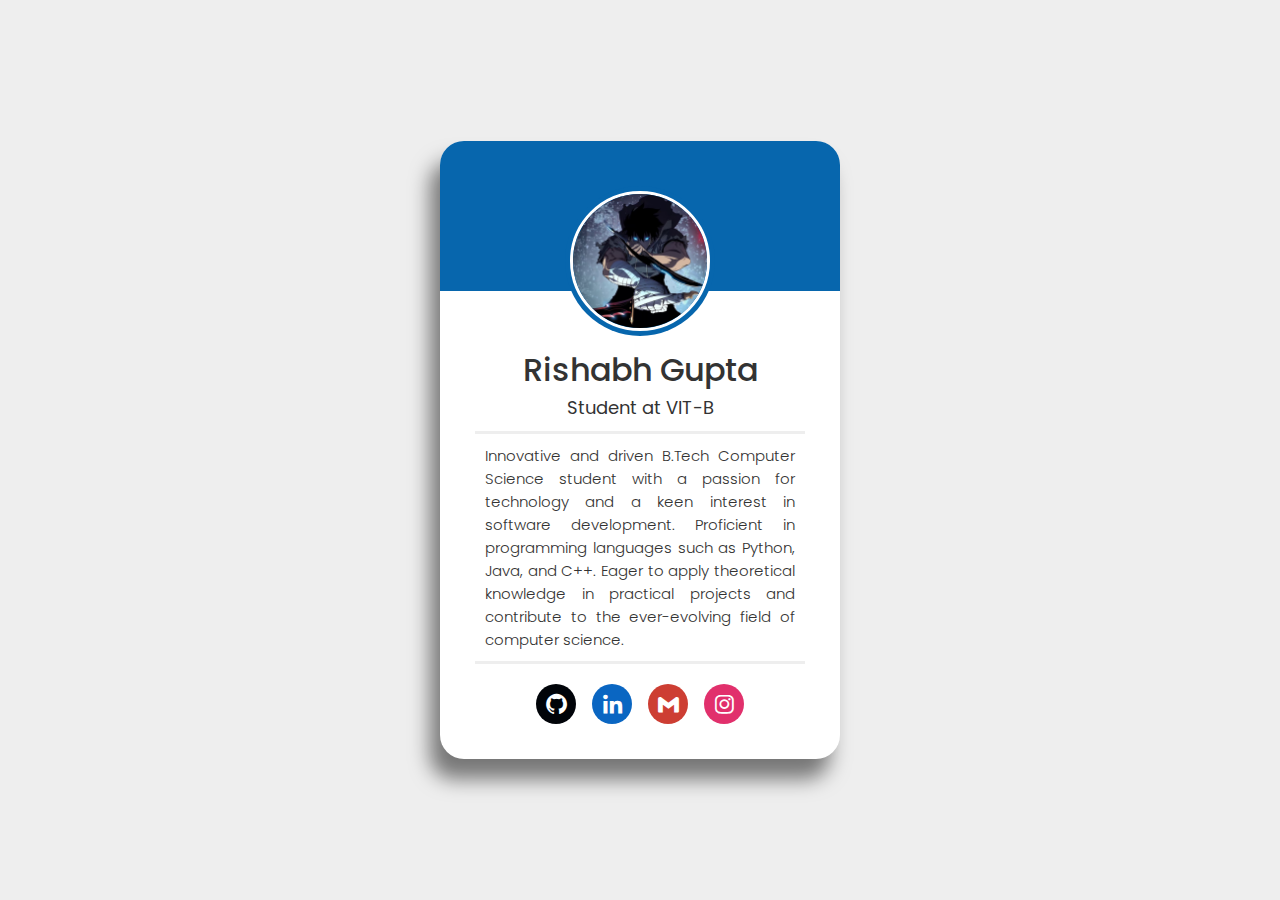
==== ProfileCard/index.html @ f4eba4c3 "Made a project" ====
<!DOCTYPE html>
<html lang="en">

<head>
    <meta charset="UTF-8">
    <meta name="viewport"
        content="width=device-width, initial-scale=1.0">
    <title>Profile Card</title>
    <link rel="stylesheet"
        href="style.css">
    <link href='https://unpkg.com/boxicons@2.1.4/css/boxicons.min.css'
        rel='stylesheet'>
</head>

<body>
    <div class="profile-card">

        <div class="image-box">
            <img src="./ProfilePhoto.png"
                alt="Profile Profile"
                class="image">
        </div>

        <div class="text">

            <span class="name">Rishabh Gupta</span>
            <span class="title">Student at VIT-B</span>
            <span class="bio">Innovative and driven B.Tech Computer Science student with a
                passion for technology and a keen interest in software development. Proficient
                in programming languages such as Python, Java, and C++. Eager to apply
                theoretical knowledge in practical projects and contribute to the ever-evolving
                field of computer science.</span>
        </div>

        <div class="media-buttons">
            <a href="#"
                class="link"
                style="background-color: #010409;">
                <i class='bx bxl-github'></i>
            </a>
            <a href="#"
                class="link"
                style="background-color: #0a66c2;">
                <i class='bx bxl-linkedin'></i>
            </a>
            <a href="#"
                class="link"
                style="background-color: #cd3e33;">
                <i class='bx bxl-gmail'></i>
            </a>
            <a href="#"
                class="link"
                style="background-color: #e1306c;">
                <i class='bx bxl-instagram'></i>
            </a>
        </div>

    </div>
</body>

</html>
---- ProfileCard/style.css ----
@import url('https://fonts.googleapis.com/css2?family=Poppins:wght@300;400;500&display=swap');

* {
    margin: 0;
    padding: 0;
    font-family: "Poppins", sans-serif;
    font-style: normal;
    box-sizing: border-box;
    text-decoration: none;
}

body {
    height: 100vh;
    width: 100vw;
    display: flex;
    justify-content: center;
    align-items: center;
    background-color: #EEEEEE;
}

.profile-card {
    width: 100%;
    max-width: 400px;
    background-color: #fff;
    position: relative;
    padding: 25px;
    border-radius: 24px;
    display: flex;
    flex-direction: column;
    justify-content: center;
    align-items: center;
    box-shadow: -10px 20px 20px rgba(0, 0, 0, 0.5)
}

.profile-card::before {
    content: '';
    position: absolute;
    top: 0px;
    left: 0px;
    border-radius: 24px 24px 0 0;
    height: 150px;
    width: 100%;
    background-color: #0766AD;
}

.profile-card .image-box {
    padding: 5px;
    position: relative;
    width: 150px;
    height: 150px;
    border-radius: 50%;
    background-color: #0766AD;
    margin-top: 20px;
    margin-bottom: 10px;
}

.profile-card .image-box .image {
    height: 100%;
    width: 100%;
    object-fit: cover;
    border-radius: 50%;
    border: 3px solid #fff;
}

.profile-card .text {
    display: flex;
    flex-direction: column;
    align-items: center;
    color: #333;
}

.profile-card .text .name {
    font-size: 32px;
    font-weight: 500;
}

.profile-card .text .title {
    font-size: 18px;
    font-weight: 400;
}

.profile-card .text .bio {
    font-size: 15px;
    text-align: justify;
    font-weight: 300;
    margin: 10px;
    padding: 10px;
    border-top: 3px solid #eee;
    border-bottom: 3px solid #eee;
}

.profile-card .media-buttons {
    margin-top: 10px;
    margin-bottom: 10px;
    display: flex;
    align-content: center;
}

.profile-card .media-buttons .link {
    height: 40px;
    width: 40px;
    margin: 0 8px;
    display: flex;
    color: #fff;
    border-radius: 50%;
    font-size: 25px;
    align-items: center;
    justify-content: center;
    background-color: blue;
}
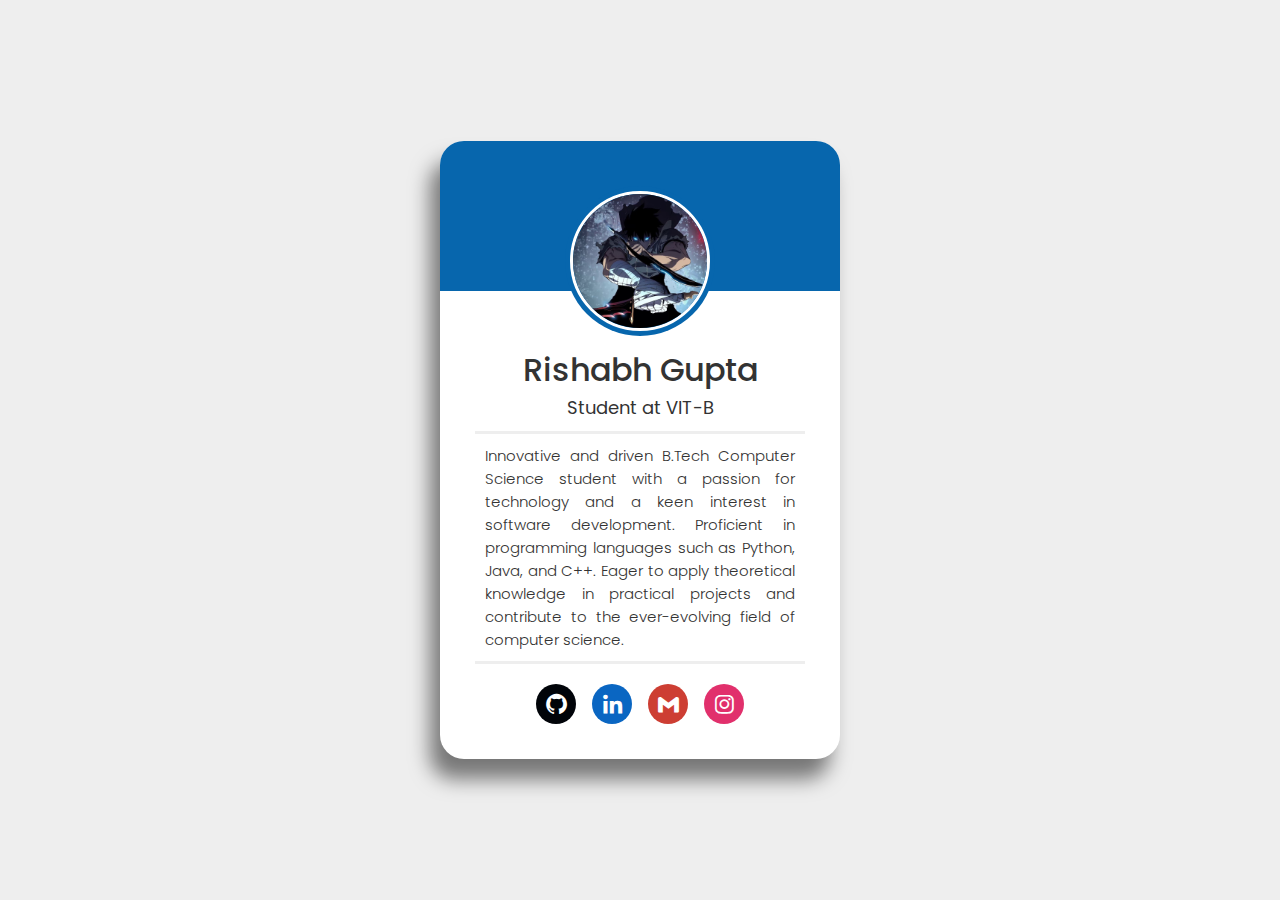
==== commit cb278f02: "Optimised Profile Photo" ====
--- a/ProfileCard/index.html
+++ b/ProfileCard/index.html
@@ -16,7 +16,7 @@
     <div class="profile-card">
 
         <div class="image-box">
-            <img src="./ProfilePhoto.png"
+            <img src="./ProfilePhoto.jpg"
                 alt="Profile Profile"
                 class="image">
         </div>
--- a/ProfileCard/style.css
+++ b/ProfileCard/style.css
@@ -21,6 +21,7 @@
 .profile-card {
     width: 100%;
     max-width: 400px;
+    min-width: 300px;
     background-color: #fff;
     position: relative;
     padding: 25px;
@@ -107,4 +108,15 @@
     align-items: center;
     justify-content: center;
     background-color: blue;
+}
+
+@media screen and (max-width:400px) and (min-width:300px) {
+    .profile-card{
+        height: 100vh;
+        border-radius: 0px;
+    }
+    .profile-card::before{
+        border-radius: 0px;
+        height: 250px;
+    }
 }